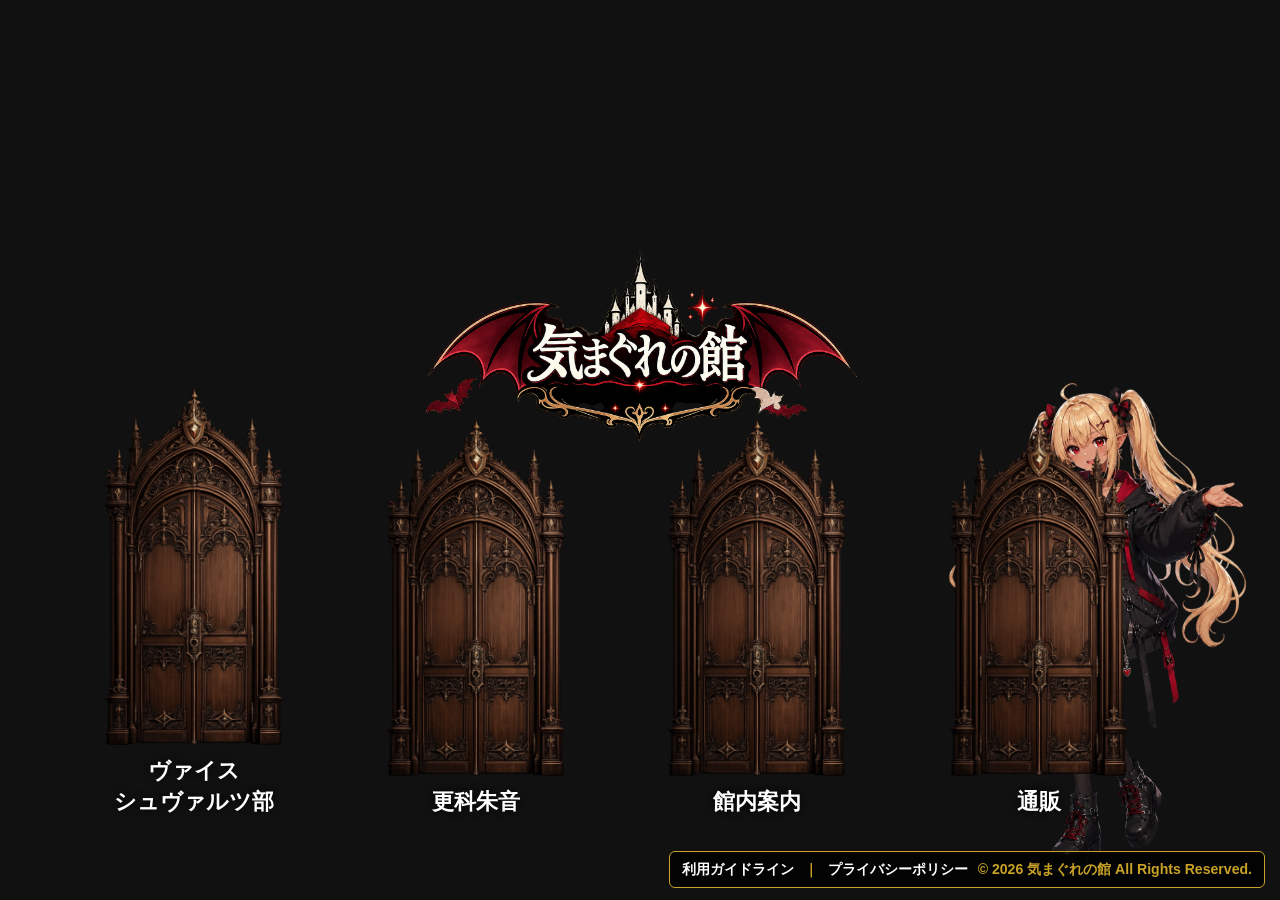
==== index.html @ cf2bed1a "ロビーのスマホ用フッター改行を調整 Added mobile stylesheet link and updated footer copyright format." ====
<!DOCTYPE html>
<html lang="ja">

<head><!-- Google tag (gtag.js) -->
<script async src="https://www.googletagmanager.com/gtag/js?id=G-2K4CNGYDMF"></script>
<script>
  window.dataLayer = window.dataLayer || [];
  function gtag(){dataLayer.push(arguments);}
  gtag('js', new Date());

  gtag('config', 'G-2K4CNGYDMF');
</script>
    <link rel="stylesheet" href="./assets/css/home.css?v=ws-label-1">
    <!-- Google tag (gtag.js) -->
<script async src="https://www.googletagmanager.com/gtag/js?id=G-7VXH1KS051"></script>
<script>
  window.dataLayer = window.dataLayer || [];
  function gtag(){dataLayer.push(arguments);}
  gtag('js', new Date());

  gtag('config', 'G-7VXH1KS051');
</script>
    <meta charset="UTF-8">
    <meta name="viewport" content="width=device-width, initial-scale=1.0">

    <title>気まぐれの館</title>

    <link rel="stylesheet" href="assets/css/style.css">
    <link rel="stylesheet" href="assets/css/home.css?v=ws-label-1">
    <link rel="stylesheet" href="assets/css/mobile.css?v=20261007">
</head>

<body>



    <main>

        <section id="lobby">
            <div class="logo-area">
    <img src="assets/images/logo/kimagure-logo.png" alt="気まぐれの館" class="site-logo">
<a href="ws/index.html" class="door-link door-ws">
    <img src="assets/images/door/ws-door.png" alt="WS部の扉" class="door-image">
    <span>ヴァイス<wbr>シュヴァルツ部</span>
</a>

<a href="akane/index.html" class="door-link door-akane">
    <img src="assets/images/door/akane-door.png" alt="更科朱音の扉" class="door-image">
    <span>更科朱音</span>
</a>

<a href="guide/index.html" class="door-link door-guide">
    <img src="assets/images/door/guide-door.png" alt="館内案内の扉" class="door-image">
    <span>館内案内</span>
</a>

<a href="https://www.dmm.com/mono/store/-/store-top/=/store_id=s01256/"
   class="door-link door-shop"
   target="_blank"
   rel="noopener noreferrer">
    <img src="assets/images/door/tsuhan-door.png" alt="通販の扉" class="door-image">
    <span>通販</span>
</a>

</div>


<img src="assets/images/character/akane/casual/akane-casual.png" alt="更科朱音" class="lobby-akane">
        </section>

    </main>
<footer class="site-footer">
    <a href="./policy/">利用ガイドライン</a>

    <span>｜</span>

    <a href="./privacy/">プライバシーポリシー</a>

    <div class="footer-copy">
        <span class="text-unit">© 2026 気まぐれの館</span> <span class="text-unit">All Rights Reserved.</span>
    </div>
</footer>
</body>

</html>
---- assets/css/home.css ----
#lobby {
    position: relative;
    overflow: hidden;
    width: 100%;
    min-height: 100vh;

    background-image: url("../images/background/lobby.png");
    background-size: cover;
    background-position: center;
    background-repeat: no-repeat;

    display: flex;
    flex-direction: column;
    justify-content: center;
    align-items: center;

    text-align: center;
}

/* =========================
   朱音
========================= */

.lobby-akane {
    position: absolute;
    right: 1%;
    bottom: 0;

    height: 58vh;
    max-height: 650px;

    z-index: 2;
}

/* =========================
   扉 共通
========================= */

.door-link {
    position: absolute;
    bottom: 8%;

    width: 260px;

    text-align: center;
    color: #fff;
    text-decoration: none;
    font-weight: bold;

    z-index: 3;

    background: rgba(0, 0, 0, 0);

    padding: 10px;

    border-radius: 10px;
    border: 1px solid transparent;

    transition: all 0.25s ease;
}

.door-link:hover {
    background: rgba(0, 0, 0, 0.35);
    border: 1px solid rgba(255, 220, 160, 0.5);
}

.door-image {
    width: 100%;
    height: auto;

    display: block;

    transition: transform 0.25s ease;
}

.door-link:hover .door-image {
    transform: scale(1.05);
}

.door-link span {
    display: block;

    margin-top: 10px;

    font-size: 1.4rem;

    text-shadow: 0 0 8px #000;

    white-space: nowrap;
}

/* =========================
   PC版 扉配置
========================= */

.door-ws {
    left: 5%;
}

.door-akane {
    left: 27%;
}

.door-guide {
    left: 49%;
}

.door-shop {
    left: 71%;
}


/* =========================
   ロビー スマホ表示
========================= */

@media screen and (max-width: 1024px) {
    /* Keep each item in normal flow so short screens and wrapped labels
       increase the lobby height instead of overlapping the next row. */
    #lobby {
        min-height: 100vh;
        min-height: 100svh;
        padding: 20px 16px 28px;
        display: grid;
        grid-template-columns: minmax(0, 150px) minmax(0, 100px) minmax(0, 150px);
        gap: 20px 6px;
        justify-content: center;
        align-content: center;
        align-items: start;
        background-position: center top;
    }

    .logo-area {
        display: contents;
    }

    .site-logo {
        position: static;
        grid-column: 1 / -1;
        grid-row: 1;
        justify-self: center;
        width: 58vw;
        min-width: 0;
        max-width: 240px;
        height: auto;
        margin: 0;
        transform: none;
    }

    .lobby-akane {
        position: static;
        grid-column: 2;
        grid-row: 2 / 4;
        justify-self: center;
        align-self: center;
        width: 100%;
        height: auto;
        max-height: none;
        max-width: 100%;
        object-fit: contain;
        transform: none;
    }

    .door-link {
        position: static;
        justify-self: center;
        width: 100%;
        max-width: 150px;
        min-width: 0;
        padding: 6px;
        margin: 0;
        transform: none;
    }

    .door-image {
        width: 100%;
        height: clamp(145px, 42vw, 190px);
        object-fit: contain;
    }

    .door-link span {
        margin-top: 6px;
        font-size: 14px;
        line-height: 1.5;
        white-space: normal;
        overflow-wrap: anywhere;
        text-shadow: 0 1px 4px #000, 0 0 8px #000;
    }

    .door-ws span {
        font-size: clamp(10px, 2.8vw, 14px);
        word-break: keep-all;
        overflow-wrap: normal;
    }

    .door-ws { grid-column: 1; grid-row: 2; }
    .door-akane { grid-column: 3; grid-row: 2; }
    .door-guide { grid-column: 1; grid-row: 3; }
    .door-shop { grid-column: 3; grid-row: 3; }

    .door-link:hover {
        background: transparent;
        border-color: transparent;
    }

    .door-link:hover .door-image {
        transform: none;
    }
}

/* Footer: restore the original gold frame and readable links. */
.site-footer {
    position: fixed;
    right: 15px;
    bottom: 12px;
    z-index: 30;
    display: flex;
    align-items: center;
    gap: 10px;
    max-width: calc(100% - 30px);
    padding: 8px 12px;
    background: rgba(0, 0, 0, 0.78);
    border: 1px solid #c9a227;
    border-radius: 6px;
    color: #fff;
    font-size: 0.88rem;
    font-weight: 700;
    text-shadow: 0 0 6px #000;
}

.site-footer a,
.site-footer a:visited {
    color: #fff;
    text-decoration: none;
}

.site-footer a:hover,
.site-footer a:focus-visible {
    color: #ffd95a;
    text-decoration: underline;
}

.site-footer span { color: #c9a227; }
.footer-copy { color: #fff; }

@media screen and (max-width: 1024px) {
    .site-footer {
        position: static;
        justify-content: center;
        flex-wrap: wrap;
        gap: 5px;
        width: calc(100% - 20px);
        max-width: none;
        margin: 10px auto;
        padding: 8px 10px;
        font-size: 0.78rem;
    }

    .footer-copy {
        width: 100%;
        text-align: center;
        overflow-wrap: anywhere;
    }
}
---- assets/css/style.css ----
* {
    margin: 0;
    padding: 0;
    box-sizing: border-box;
}

body {
    background: #111;
    color: #ffffff;
    font-family: sans-serif;
}


main {
    padding: 0px;
}

#lobby {
    text-align: center;
}

.site-logo {
    width: 200%;
    min-width: 220px;
    max-width: 450px;
    height: auto;
    display: block;
    margin: -170px auto 0;
}

/* ===================================
   更科朱音ページ
=================================== */

.akane-page{

    margin:0;

    color:white;

    background:#111;

    font-family:"Yu Gothic",sans-serif;

}

.page-container{

    width:90%;

    max-width:1200px;

    margin:auto;

    text-align:center;

    padding:60px 0;

}

.page-text{

    line-height:2;

    margin:40px 0;

}

.movie-area{

    width:100%;

    height:500px;

    background:#222;

    border:2px solid #aa0000;

    display:flex;

    justify-content:center;

    align-items:center;

    margin:40px auto;

}

.back-button{

    display:inline-block;

    padding:15px 40px;

    background:#aa0000;

    color:white;

    text-decoration:none;

    border-radius:8px;

    transition:.3s;

}

.back-button:hover{

    background:#d40000;

}

/* =========================
   館内案内ページ
========================= */

.guide-page {
  margin: 0;
  min-height: 100vh;
  background-image: url("../images/background/guide-bg.png");
  background-size: cover;
  background-position: center;
  background-repeat: no-repeat;
  color: #f5ead6;
}

.guide-container {
    height: 100vh;
    margin: 0;
    padding: 105px 40px 20px;
    box-sizing: border-box;
    overflow: hidden;
}

.guide-board {
    max-width: 800px;
    margin: 0 auto;
    padding: 60px;
    background: rgba(20,12,8,0.55);
    border: 2px solid #c9a227;
    border-radius: 18px;
    text-align: center;
    box-shadow: 0 0 24px rgba(0,0,0,0.65);
}

.guide-board h1 {
  margin: 0 0 24px;
  font-size: 48px;
  letter-spacing: 0.18em;
}

.guide-board p {
  font-size: 18px;
  line-height: 1.9;
}

/* =========================
   館ロゴ
========================= */

.guide-logo{
    position:absolute;
    top:0px;
    left:50px;
    z-index:100;
}

.guide-logo img{
    width:400px;
    height:auto;
    display:block;
}

/* =========================
   案内係 更科朱音
========================= */

.guide-akane{
    position: fixed;
    right: 180px;
    bottom: 20px;
    z-index: 10;
}

.guide-akane img{
    width: 400px;
    height: auto;
}

/* =========================
   館内案内カード
========================= */

.guide-cards {
    display: flex;
    justify-content: center;
    gap: 40px;
    margin: 80px auto 0;
    max-width: 980px;
}

.guide-card {
    width: 240px;
    min-height: 320px;
    padding: 34px 28px;
    box-sizing: border-box;
    background:
        linear-gradient(
            135deg,
            rgba(255, 248, 220, 0.96),
            rgba(224, 196, 140, 0.96)
        );
    border: 3px solid #c9a227;
    border-radius: 10px;
    color: #2b1608;
    text-align: center;
    box-shadow: 0 10px 24px rgba(0, 0, 0, 0.55);
}

.guide-card h2{
    margin:0;
    font-size: 44px;
    color:#5b1d12;
    font-weight:bold;
}

.card-line{
    width:70%;
    height:2px;
    margin:22px auto 28px;
    background:#c9a227;
}

.guide-card p{
    font-size:20px;
    line-height:1.8;
    color:#3a2413;
}

.guide-button{
    display:inline-block;
    width:180px;
    margin-top:28px;
    padding:14px 30px;
    background:#1d1a18;
    color:#f6ead5;
    text-decoration:none;
    border:2px solid #c9a227;
    border-radius:8px;
    font-size:18px;
    font-weight:bold;
    text-align:center;
    transition:.25s;
}

.guide-button:hover{
    background:#5a2b16;
    box-shadow:0 6px 16px rgba(0,0,0,.4);
}

.guide-card {
    transition:
        transform 0.25s ease,
        box-shadow 0.25s ease,
        border-color 0.25s ease;
}

.guide-card:hover {
    transform: translateY(-8px);
    box-shadow: 0 18px 40px rgba(0, 0, 0, 0.35);
    border-color: #f4d27b;
}

/* =========================
   館内案内 スマホ対応
========================= */

@media screen and (max-width: 780px) {

    .guide-page {
        min-height: 100vh;
        background-position: center top;
        background-attachment: scroll;
    }

    .guide-container {
        width: 100%;
        height: auto;
        min-height: 100vh;
        padding: 125px 16px 60px;
        overflow: visible;
    }

    /* 館ロゴ */
    .guide-logo {
    position: absolute;
    top: -15px;
    left: 50%;
    transform: translateX(-50%);
    width: 100%;
    text-align: center;
}

    .guide-logo img {
        width: 270px;
        max-width: 85%;
        margin: 0 auto;
    }

    /* 説明部分 */
   .guide-board {
    width: calc(100% - 24px);
    max-width: 400px;
    padding: 32px 10px 30px;
}

    .guide-board p {
    font-size: 13px;
    line-height: 1.9;
    letter-spacing: 0;
}

    /* 朱音 */
    .guide-akane {
        position: relative;
        right: auto;
        bottom: auto;
        z-index: 10;
        width: 210px;
        margin: -20px auto -50px;
        transform: translateX(0);
        pointer-events: none;
    }

    .guide-akane img {
        width: 100%;
        height: auto;
    }

    /* 案内カード */
    .guide-cards {
        width: 100%;
        max-width: 360px;
        margin: 40px auto 0;
        display: flex;
        flex-direction: column;
        align-items: center;
        gap: 30px;
    }

    .guide-card {
        width: 100%;
        min-height: auto;
        padding: 30px 20px;
    }

    .guide-card h2 {
        font-size: 34px;
        white-space: nowrap;
    }

    .guide-card p {
        font-size: 17px;
    }

    .guide-button {
        width: 180px;
        max-width: 100%;
        padding: 13px 20px;
        font-size: 17px;
    }

    /* スマホではタップ時のズレを防ぐ */
    .guide-card:hover {
        transform: none;
    }
}
---- assets/css/home.css ----
#lobby {
    position: relative;
    overflow: hidden;
    width: 100%;
    min-height: 100vh;

    background-image: url("../images/background/lobby.png");
    background-size: cover;
    background-position: center;
    background-repeat: no-repeat;

    display: flex;
    flex-direction: column;
    justify-content: center;
    align-items: center;

    text-align: center;
}

/* =========================
   朱音
========================= */

.lobby-akane {
    position: absolute;
    right: 1%;
    bottom: 0;

    height: 58vh;
    max-height: 650px;

    z-index: 2;
}

/* =========================
   扉 共通
========================= */

.door-link {
    position: absolute;
    bottom: 8%;

    width: 260px;

    text-align: center;
    color: #fff;
    text-decoration: none;
    font-weight: bold;

    z-index: 3;

    background: rgba(0, 0, 0, 0);

    padding: 10px;

    border-radius: 10px;
    border: 1px solid transparent;

    transition: all 0.25s ease;
}

.door-link:hover {
    background: rgba(0, 0, 0, 0.35);
    border: 1px solid rgba(255, 220, 160, 0.5);
}

.door-image {
    width: 100%;
    height: auto;

    display: block;

    transition: transform 0.25s ease;
}

.door-link:hover .door-image {
    transform: scale(1.05);
}

.door-link span {
    display: block;

    margin-top: 10px;

    font-size: 1.4rem;

    text-shadow: 0 0 8px #000;

    white-space: nowrap;
}

/* =========================
   PC版 扉配置
========================= */

.door-ws {
    left: 5%;
}

.door-akane {
    left: 27%;
}

.door-guide {
    left: 49%;
}

.door-shop {
    left: 71%;
}


/* =========================
   ロビー スマホ表示
========================= */

@media screen and (max-width: 1024px) {
    /* Keep each item in normal flow so short screens and wrapped labels
       increase the lobby height instead of overlapping the next row. */
    #lobby {
        min-height: 100vh;
        min-height: 100svh;
        padding: 20px 16px 28px;
        display: grid;
        grid-template-columns: minmax(0, 150px) minmax(0, 100px) minmax(0, 150px);
        gap: 20px 6px;
        justify-content: center;
        align-content: center;
        align-items: start;
        background-position: center top;
    }

    .logo-area {
        display: contents;
    }

    .site-logo {
        position: static;
        grid-column: 1 / -1;
        grid-row: 1;
        justify-self: center;
        width: 58vw;
        min-width: 0;
        max-width: 240px;
        height: auto;
        margin: 0;
        transform: none;
    }

    .lobby-akane {
        position: static;
        grid-column: 2;
        grid-row: 2 / 4;
        justify-self: center;
        align-self: center;
        width: 100%;
        height: auto;
        max-height: none;
        max-width: 100%;
        object-fit: contain;
        transform: none;
    }

    .door-link {
        position: static;
        justify-self: center;
        width: 100%;
        max-width: 150px;
        min-width: 0;
        padding: 6px;
        margin: 0;
        transform: none;
    }

    .door-image {
        width: 100%;
        height: clamp(145px, 42vw, 190px);
        object-fit: contain;
    }

    .door-link span {
        margin-top: 6px;
        font-size: 14px;
        line-height: 1.5;
        white-space: normal;
        overflow-wrap: anywhere;
        text-shadow: 0 1px 4px #000, 0 0 8px #000;
    }

    .door-ws span {
        font-size: clamp(10px, 2.8vw, 14px);
        word-break: keep-all;
        overflow-wrap: normal;
    }

    .door-ws { grid-column: 1; grid-row: 2; }
    .door-akane { grid-column: 3; grid-row: 2; }
    .door-guide { grid-column: 1; grid-row: 3; }
    .door-shop { grid-column: 3; grid-row: 3; }

    .door-link:hover {
        background: transparent;
        border-color: transparent;
    }

    .door-link:hover .door-image {
        transform: none;
    }
}

/* Footer: restore the original gold frame and readable links. */
.site-footer {
    position: fixed;
    right: 15px;
    bottom: 12px;
    z-index: 30;
    display: flex;
    align-items: center;
    gap: 10px;
    max-width: calc(100% - 30px);
    padding: 8px 12px;
    background: rgba(0, 0, 0, 0.78);
    border: 1px solid #c9a227;
    border-radius: 6px;
    color: #fff;
    font-size: 0.88rem;
    font-weight: 700;
    text-shadow: 0 0 6px #000;
}

.site-footer a,
.site-footer a:visited {
    color: #fff;
    text-decoration: none;
}

.site-footer a:hover,
.site-footer a:focus-visible {
    color: #ffd95a;
    text-decoration: underline;
}

.site-footer span { color: #c9a227; }
.footer-copy { color: #fff; }

@media screen and (max-width: 1024px) {
    .site-footer {
        position: static;
        justify-content: center;
        flex-wrap: wrap;
        gap: 5px;
        width: calc(100% - 20px);
        max-width: none;
        margin: 10px auto;
        padding: 8px 10px;
        font-size: 0.78rem;
    }

    .footer-copy {
        width: 100%;
        text-align: center;
        overflow-wrap: anywhere;
    }
}
---- assets/css/mobile.css ----
/* Phrase boundaries are authored in HTML so Japanese wraps consistently,
   including on browsers without automatic phrase segmentation. */
@media screen and (max-width: 1024px) {
    .door-link span { overflow-wrap: normal; word-break: keep-all; }
    .site-footer a { white-space: nowrap; }
    .site-footer > span { display: none; }
    .site-footer { column-gap: 1em; row-gap: 8px; }
    .footer-copy { overflow-wrap: normal; }
    .footer-copy .text-unit { display: inline-block; }
}

@media screen and (max-width: 768px) {
    .text-unit {
        display: inline-block;
        max-width: 100%;
        vertical-align: top;
        white-space: normal;
        overflow-wrap: anywhere;
        line-break: strict;
    }
    .desktop-break { display: none; }
    h1, h2, h3 { text-wrap: balance; line-break: strict; }
    p, li { text-wrap: pretty; line-break: strict; }
    .ws-room { padding: 24px 16px 32px; }
    .ws-section { padding: 20px 16px; }
    .ws-lead { font-size: clamp(16px, 4.5vw, 20px); line-height: 1.8; }
    .deck-grid { grid-template-columns: minmax(0, 1fr); }
    .deck-card { min-width: 0; padding: 18px 16px; }
    .deck-card h3 { font-size: 1.1rem; }
    .deck-card p { font-size: clamp(14px, 3.7vw, 16px); }
    .deck-links { display: grid; grid-template-columns: repeat(2, minmax(0, 1fr)); gap: 8px; }
    .deck-links a {
        display: flex;
        justify-content: center;
        align-items: center;
        margin: 0;
        min-width: 0;
        min-height: 44px;
        padding: 10px 4px;
        font-size: 14px;
        white-space: nowrap;
    }
    .ws-nav a { white-space: nowrap; }
    .button-area {
        display: grid;
        grid-template-columns: repeat(2, minmax(0, 1fr));
        gap: 8px;
        max-width: 440px;
        margin-inline: auto;
    }
    .button-area .back-button {
        display: flex;
        justify-content: center;
        align-items: center;
        box-sizing: border-box;
        min-height: 48px;
        padding: 12px 6px;
        font-size: 14px;
        white-space: nowrap;
    }
    .akane-page .page-text { font-size: clamp(14px, 3.8vw, 16px); line-height: 1.9; }
    .guide-board p { text-wrap: balance; }
    .guide-card p { max-width: 22em; text-wrap: balance; }
    .guide-button { white-space: nowrap; min-width: 0; }
    .policy-container { padding: 20px 12px 36px; }
    .policy-header h1 {
        white-space: normal;
        font-size: clamp(22px, 5.8vw, 30px);
        letter-spacing: 0.02em;
        line-height: 1.6;
    }
    .policy-paper { padding: 24px 16px; }
    .policy-section h2 { font-size: clamp(18px, 4.7vw, 24px); padding-left: 10px; }
    .policy-section p, .policy-section li { font-size: 15px; line-height: 1.9; }
    .policy-navigation { display: grid; grid-template-columns: minmax(0, 1fr); gap: 12px; }
    .policy-button { min-width: 0; width: 100%; padding: 14px 8px; font-size: 16px; white-space: nowrap; }
}

@media screen and (max-width: 360px) {
    .ws-room { padding-inline: 12px; }
    .ws-section { padding-inline: 12px; }
    .deck-card { padding-inline: 12px; }
    .policy-paper { padding-inline: 12px; }
    .policy-section p, .policy-section li { font-size: 14px; }
}
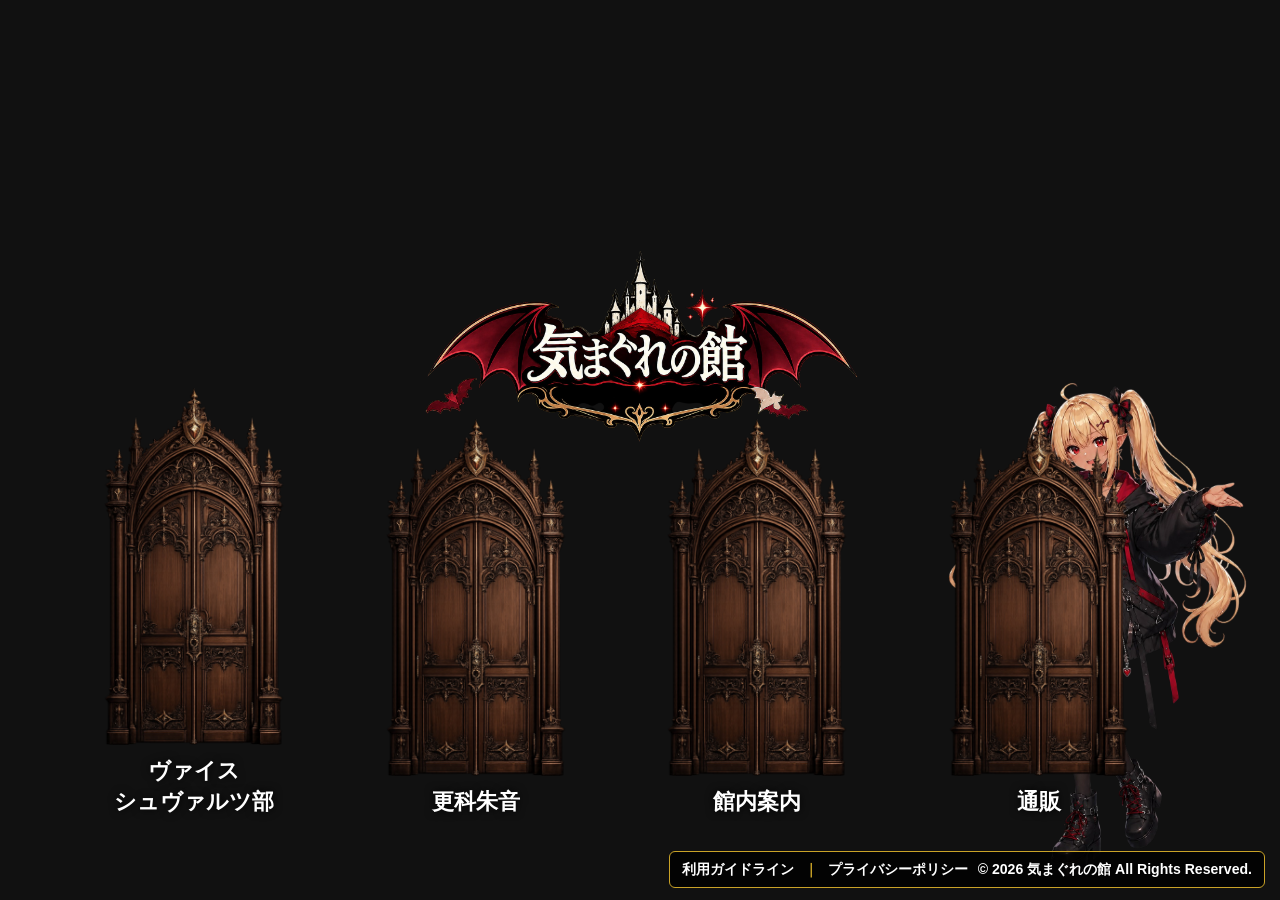
==== commit dee45208: "Update home.css version in index.html" ====
--- a/index.html
+++ b/index.html
@@ -10,7 +10,7 @@
 
   gtag('config', 'G-2K4CNGYDMF');
 </script>
-    <link rel="stylesheet" href="./assets/css/home.css?v=ws-label-1">
+    <link rel="stylesheet" href="./assets/css/home.css?v=lobby-logo-20261007">
     <!-- Google tag (gtag.js) -->
 <script async src="https://www.googletagmanager.com/gtag/js?id=G-7VXH1KS051"></script>
 <script>
@@ -26,7 +26,7 @@
     <title>気まぐれの館</title>
 
     <link rel="stylesheet" href="assets/css/style.css">
-    <link rel="stylesheet" href="assets/css/home.css?v=ws-label-1">
+    <link rel="stylesheet" href="assets/css/home.css?v=lobby-logo-20261007">
     <link rel="stylesheet" href="assets/css/mobile.css?v=20261007">
 </head>
 
--- a/assets/css/home.css
+++ b/assets/css/home.css
@@ -120,12 +120,13 @@
     #lobby {
         min-height: 100vh;
         min-height: 100svh;
-        padding: 20px 16px 28px;
+        /* Leave the chandelier clear before the logo and door rows. */
+        padding: max(36svh, 300px) 16px 28px;
         display: grid;
         grid-template-columns: minmax(0, 150px) minmax(0, 100px) minmax(0, 150px);
         gap: 20px 6px;
         justify-content: center;
-        align-content: center;
+        align-content: start;
         align-items: start;
         background-position: center top;
     }
@@ -139,9 +140,9 @@
         grid-column: 1 / -1;
         grid-row: 1;
         justify-self: center;
-        width: 58vw;
+        width: 52vw;
         min-width: 0;
-        max-width: 240px;
+        max-width: 220px;
         height: auto;
         margin: 0;
         transform: none;
--- a/assets/css/home.css
+++ b/assets/css/home.css
@@ -120,12 +120,13 @@
     #lobby {
         min-height: 100vh;
         min-height: 100svh;
-        padding: 20px 16px 28px;
+        /* Leave the chandelier clear before the logo and door rows. */
+        padding: max(36svh, 300px) 16px 28px;
         display: grid;
         grid-template-columns: minmax(0, 150px) minmax(0, 100px) minmax(0, 150px);
         gap: 20px 6px;
         justify-content: center;
-        align-content: center;
+        align-content: start;
         align-items: start;
         background-position: center top;
     }
@@ -139,9 +140,9 @@
         grid-column: 1 / -1;
         grid-row: 1;
         justify-self: center;
-        width: 58vw;
+        width: 52vw;
         min-width: 0;
-        max-width: 240px;
+        max-width: 220px;
         height: auto;
         margin: 0;
         transform: none;
--- a/assets/css/mobile.css
+++ b/assets/css/mobile.css
@@ -1,3 +1,5 @@
+.footer-copy .text-unit { color: inherit; }
+
 /* Phrase boundaries are authored in HTML so Japanese wraps consistently,
    including on browsers without automatic phrase segmentation. */
 @media screen and (max-width: 1024px) {
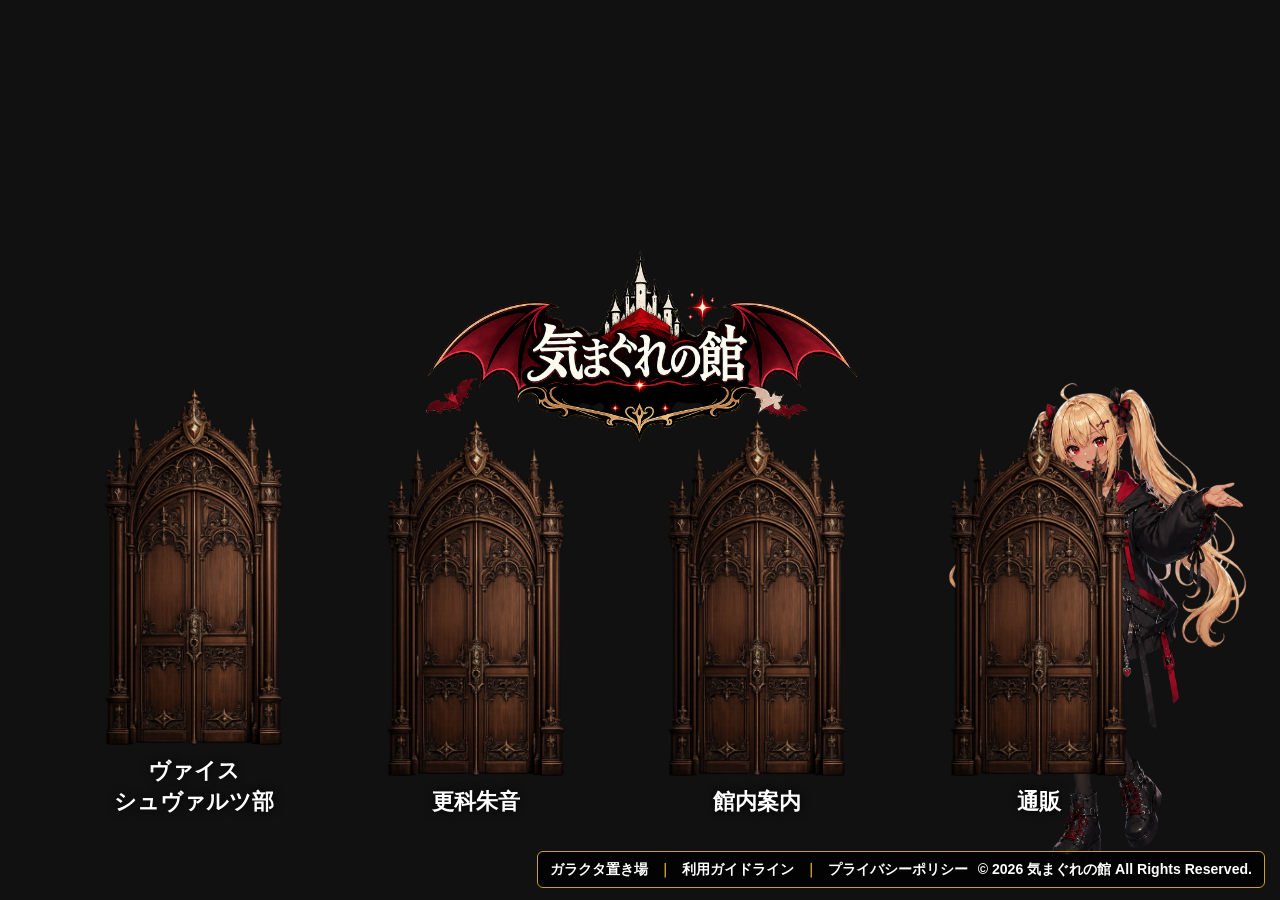
==== commit 763cfa26: "Add files via upload" ====
--- a/index.html
+++ b/index.html
@@ -1,85 +1,92 @@
-<!DOCTYPE html>
-<html lang="ja">
-
-<head><!-- Google tag (gtag.js) -->
-<script async src="https://www.googletagmanager.com/gtag/js?id=G-2K4CNGYDMF"></script>
-<script>
-  window.dataLayer = window.dataLayer || [];
-  function gtag(){dataLayer.push(arguments);}
-  gtag('js', new Date());
-
-  gtag('config', 'G-2K4CNGYDMF');
-</script>
-    <link rel="stylesheet" href="./assets/css/home.css?v=lobby-logo-20261007">
-    <!-- Google tag (gtag.js) -->
-<script async src="https://www.googletagmanager.com/gtag/js?id=G-7VXH1KS051"></script>
-<script>
-  window.dataLayer = window.dataLayer || [];
-  function gtag(){dataLayer.push(arguments);}
-  gtag('js', new Date());
-
-  gtag('config', 'G-7VXH1KS051');
-</script>
-    <meta charset="UTF-8">
-    <meta name="viewport" content="width=device-width, initial-scale=1.0">
-
-    <title>気まぐれの館</title>
-
-    <link rel="stylesheet" href="assets/css/style.css">
-    <link rel="stylesheet" href="assets/css/home.css?v=lobby-logo-20261007">
-    <link rel="stylesheet" href="assets/css/mobile.css?v=20261007">
-</head>
-
-<body>
-
-
-
-    <main>
-
-        <section id="lobby">
-            <div class="logo-area">
-    <img src="assets/images/logo/kimagure-logo.png" alt="気まぐれの館" class="site-logo">
-<a href="ws/index.html" class="door-link door-ws">
-    <img src="assets/images/door/ws-door.png" alt="WS部の扉" class="door-image">
-    <span>ヴァイス<wbr>シュヴァルツ部</span>
-</a>
-
-<a href="akane/index.html" class="door-link door-akane">
-    <img src="assets/images/door/akane-door.png" alt="更科朱音の扉" class="door-image">
-    <span>更科朱音</span>
-</a>
-
-<a href="guide/index.html" class="door-link door-guide">
-    <img src="assets/images/door/guide-door.png" alt="館内案内の扉" class="door-image">
-    <span>館内案内</span>
-</a>
-
-<a href="https://www.dmm.com/mono/store/-/store-top/=/store_id=s01256/"
-   class="door-link door-shop"
-   target="_blank"
-   rel="noopener noreferrer">
-    <img src="assets/images/door/tsuhan-door.png" alt="通販の扉" class="door-image">
-    <span>通販</span>
-</a>
-
-</div>
-
-
-<img src="assets/images/character/akane/casual/akane-casual.png" alt="更科朱音" class="lobby-akane">
-        </section>
-
-    </main>
-<footer class="site-footer">
-    <a href="./policy/">利用ガイドライン</a>
-
-    <span>｜</span>
-
-    <a href="./privacy/">プライバシーポリシー</a>
-
-    <div class="footer-copy">
-        <span class="text-unit">© 2026 気まぐれの館</span> <span class="text-unit">All Rights Reserved.</span>
-    </div>
-</footer>
-</body>
-
-</html>
+<!DOCTYPE html>
+<html lang="ja">
+
+<head><!-- Google tag (gtag.js) -->
+<script async src="https://www.googletagmanager.com/gtag/js?id=G-2K4CNGYDMF"></script>
+<script>
+  window.dataLayer = window.dataLayer || [];
+  function gtag(){dataLayer.push(arguments);}
+  gtag('js', new Date());
+
+  gtag('config', 'G-2K4CNGYDMF');
+</script>
+    <link rel="stylesheet" href="./assets/css/home.css?v=lobby-logo-20261007">
+    <!-- Google tag (gtag.js) -->
+<script async src="https://www.googletagmanager.com/gtag/js?id=G-7VXH1KS051"></script>
+<script>
+  window.dataLayer = window.dataLayer || [];
+  function gtag(){dataLayer.push(arguments);}
+  gtag('js', new Date());
+
+  gtag('config', 'G-7VXH1KS051');
+</script>
+    <meta charset="UTF-8">
+    <meta name="viewport" content="width=device-width, initial-scale=1.0">
+
+    <title>気まぐれの館</title>
+
+    <link rel="stylesheet" href="assets/css/style.css">
+    <link rel="stylesheet" href="assets/css/home.css?v=lobby-logo-20261007">
+    <link rel="stylesheet" href="assets/css/mobile.css?v=20261007">
+    <link rel="stylesheet" href="assets/css/logo-links.css?v=20261009">
+</head>
+
+<body>
+
+
+
+    <main>
+
+        <section id="lobby">
+            <div class="logo-area">
+    <a href="./" class="home-logo-link lobby-logo-link" aria-label="気まぐれの館 トップページへ戻る">
+        <img src="assets/images/logo/kimagure-logo.png" alt="気まぐれの館" class="site-logo">
+    </a>
+<a href="ws/index.html" class="door-link door-ws">
+    <img src="assets/images/door/ws-door.png" alt="WS部の扉" class="door-image">
+    <span>ヴァイス<wbr>シュヴァルツ部</span>
+</a>
+
+<a href="akane/index.html" class="door-link door-akane">
+    <img src="assets/images/door/akane-door.png" alt="更科朱音の扉" class="door-image">
+    <span>更科朱音</span>
+</a>
+
+<a href="guide/index.html" class="door-link door-guide">
+    <img src="assets/images/door/guide-door.png" alt="館内案内の扉" class="door-image">
+    <span>館内案内</span>
+</a>
+
+<a href="https://www.dmm.com/mono/store/-/store-top/=/store_id=s01256/"
+   class="door-link door-shop"
+   target="_blank"
+   rel="noopener noreferrer">
+    <img src="assets/images/door/tsuhan-door.png" alt="通販の扉" class="door-image">
+    <span>通販</span>
+</a>
+
+</div>
+
+
+<img src="assets/images/character/akane/casual/akane-casual.png" alt="更科朱音" class="lobby-akane">
+        </section>
+
+    </main>
+<footer class="site-footer">
+    <a href="./garakuta/">ガラクタ置き場</a>
+
+    <span>｜</span>
+
+    <a href="./policy/">利用ガイドライン</a>
+
+    <span>｜</span>
+
+    <a href="./privacy/">プライバシーポリシー</a>
+
+    <div class="footer-copy">
+        <span class="text-unit">© 2026 気まぐれの館</span> <span class="text-unit">All Rights Reserved.</span>
+    </div>
+</footer>
+</body>
+
+</html>
--- a/assets/css/logo-links.css
+++ b/assets/css/logo-links.css
@@ -0,0 +1,37 @@
+/* Keep logo links visually identical to the existing images. */
+.home-logo-link {
+    color: inherit;
+    text-decoration: none;
+}
+
+.lobby-logo-link {
+    display: block;
+}
+
+/* The link takes the original Akane image's size and margins. */
+a.akane-logo > img {
+    display: block;
+    width: 100%;
+    height: auto;
+}
+
+/* A visible keyboard focus ring without changing layout. */
+.home-logo-link:focus-visible {
+    outline: 2px solid #ffd700;
+    outline-offset: 4px;
+}
+
+@media screen and (max-width: 1024px) {
+    /* The link now occupies the logo's original grid cell. */
+    .lobby-logo-link {
+        grid-column: 1 / -1;
+        grid-row: 1;
+        justify-self: center;
+        width: 52vw;
+        max-width: 220px;
+    }
+
+    .lobby-logo-link .site-logo {
+        width: 100%;
+    }
+}
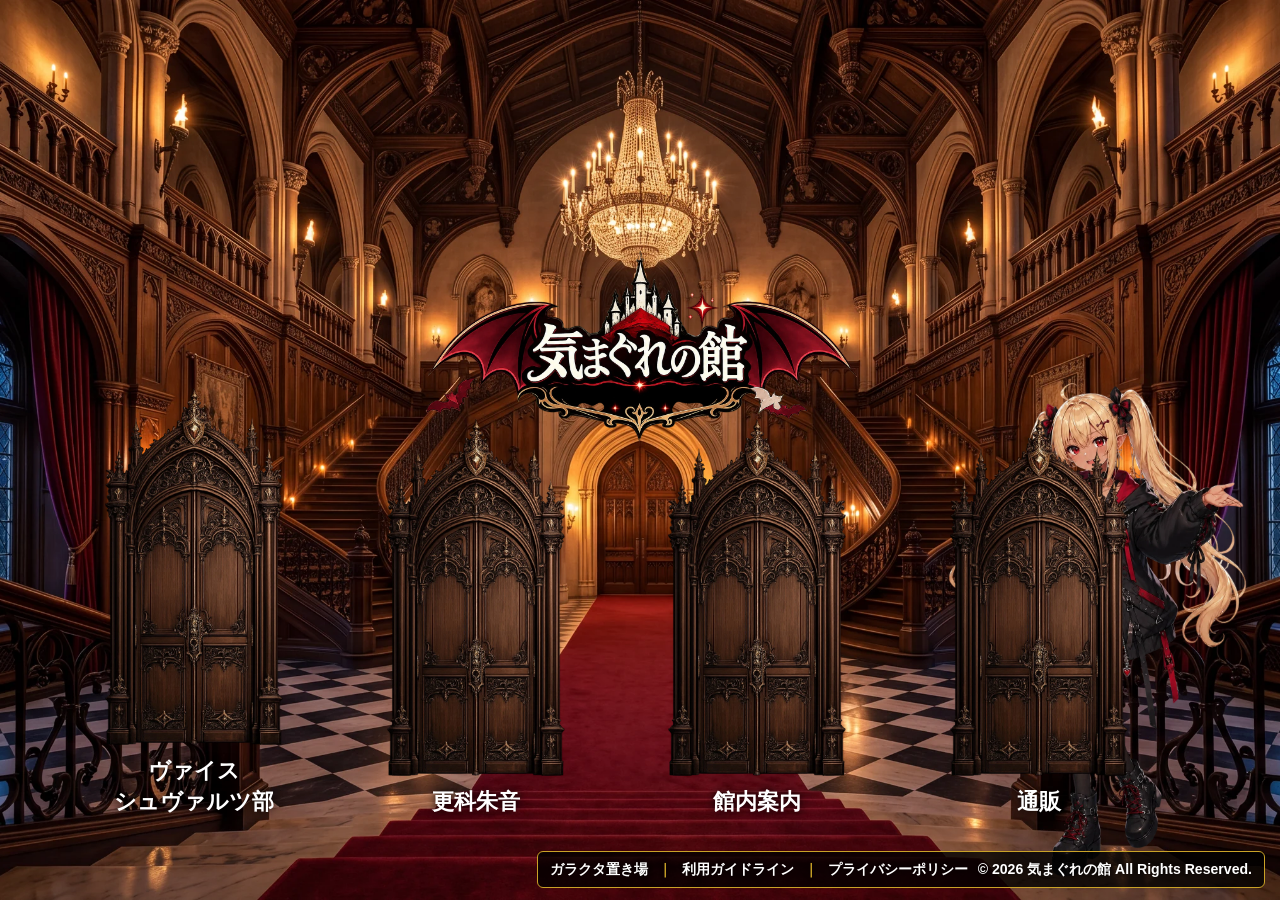
==== commit de96b216: "Reduce image payload with shared WebP assets and defer video embeds" ====
--- a/index.html
+++ b/index.html
@@ -10,7 +10,6 @@
 
   gtag('config', 'G-2K4CNGYDMF');
 </script>
-    <link rel="stylesheet" href="./assets/css/home.css?v=lobby-logo-20261007">
     <!-- Google tag (gtag.js) -->
 <script async src="https://www.googletagmanager.com/gtag/js?id=G-7VXH1KS051"></script>
 <script>
@@ -40,20 +39,20 @@
         <section id="lobby">
             <div class="logo-area">
     <a href="./" class="home-logo-link lobby-logo-link" aria-label="気まぐれの館 トップページへ戻る">
-        <img src="assets/images/logo/kimagure-logo.png" alt="気まぐれの館" class="site-logo">
+        <img src="assets/images/logo/kimagure-logo.webp" alt="気まぐれの館" class="site-logo">
     </a>
 <a href="ws/index.html" class="door-link door-ws">
-    <img src="assets/images/door/ws-door.png" alt="WS部の扉" class="door-image">
+    <img src="assets/images/door/door.webp" alt="WS部の扉" class="door-image">
     <span>ヴァイス<wbr>シュヴァルツ部</span>
 </a>
 
 <a href="akane/index.html" class="door-link door-akane">
-    <img src="assets/images/door/akane-door.png" alt="更科朱音の扉" class="door-image">
+    <img src="assets/images/door/door.webp" alt="更科朱音の扉" class="door-image">
     <span>更科朱音</span>
 </a>
 
 <a href="guide/index.html" class="door-link door-guide">
-    <img src="assets/images/door/guide-door.png" alt="館内案内の扉" class="door-image">
+    <img src="assets/images/door/door.webp" alt="館内案内の扉" class="door-image">
     <span>館内案内</span>
 </a>
 
@@ -61,14 +60,14 @@
    class="door-link door-shop"
    target="_blank"
    rel="noopener noreferrer">
-    <img src="assets/images/door/tsuhan-door.png" alt="通販の扉" class="door-image">
+    <img src="assets/images/door/door.webp" alt="通販の扉" class="door-image">
     <span>通販</span>
 </a>
 
 </div>
 
 
-<img src="assets/images/character/akane/casual/akane-casual.png" alt="更科朱音" class="lobby-akane">
+<img src="assets/images/character/akane/casual/akane-casual.webp" alt="更科朱音" class="lobby-akane">
         </section>
 
     </main>
--- a/assets/css/style.css
+++ b/assets/css/style.css
@@ -117,7 +117,7 @@
 .guide-page {
   margin: 0;
   min-height: 100vh;
-  background-image: url("../images/background/guide-bg.png");
+  background-image: url("../images/background/guide-bg.webp");
   background-size: cover;
   background-position: center;
   background-repeat: no-repeat;
--- a/assets/css/home.css
+++ b/assets/css/home.css
@@ -4,7 +4,7 @@
     width: 100%;
     min-height: 100vh;
 
-    background-image: url("../images/background/lobby.png");
+    background-image: url("../images/background/lobby.webp");
     background-size: cover;
     background-position: center;
     background-repeat: no-repeat;
